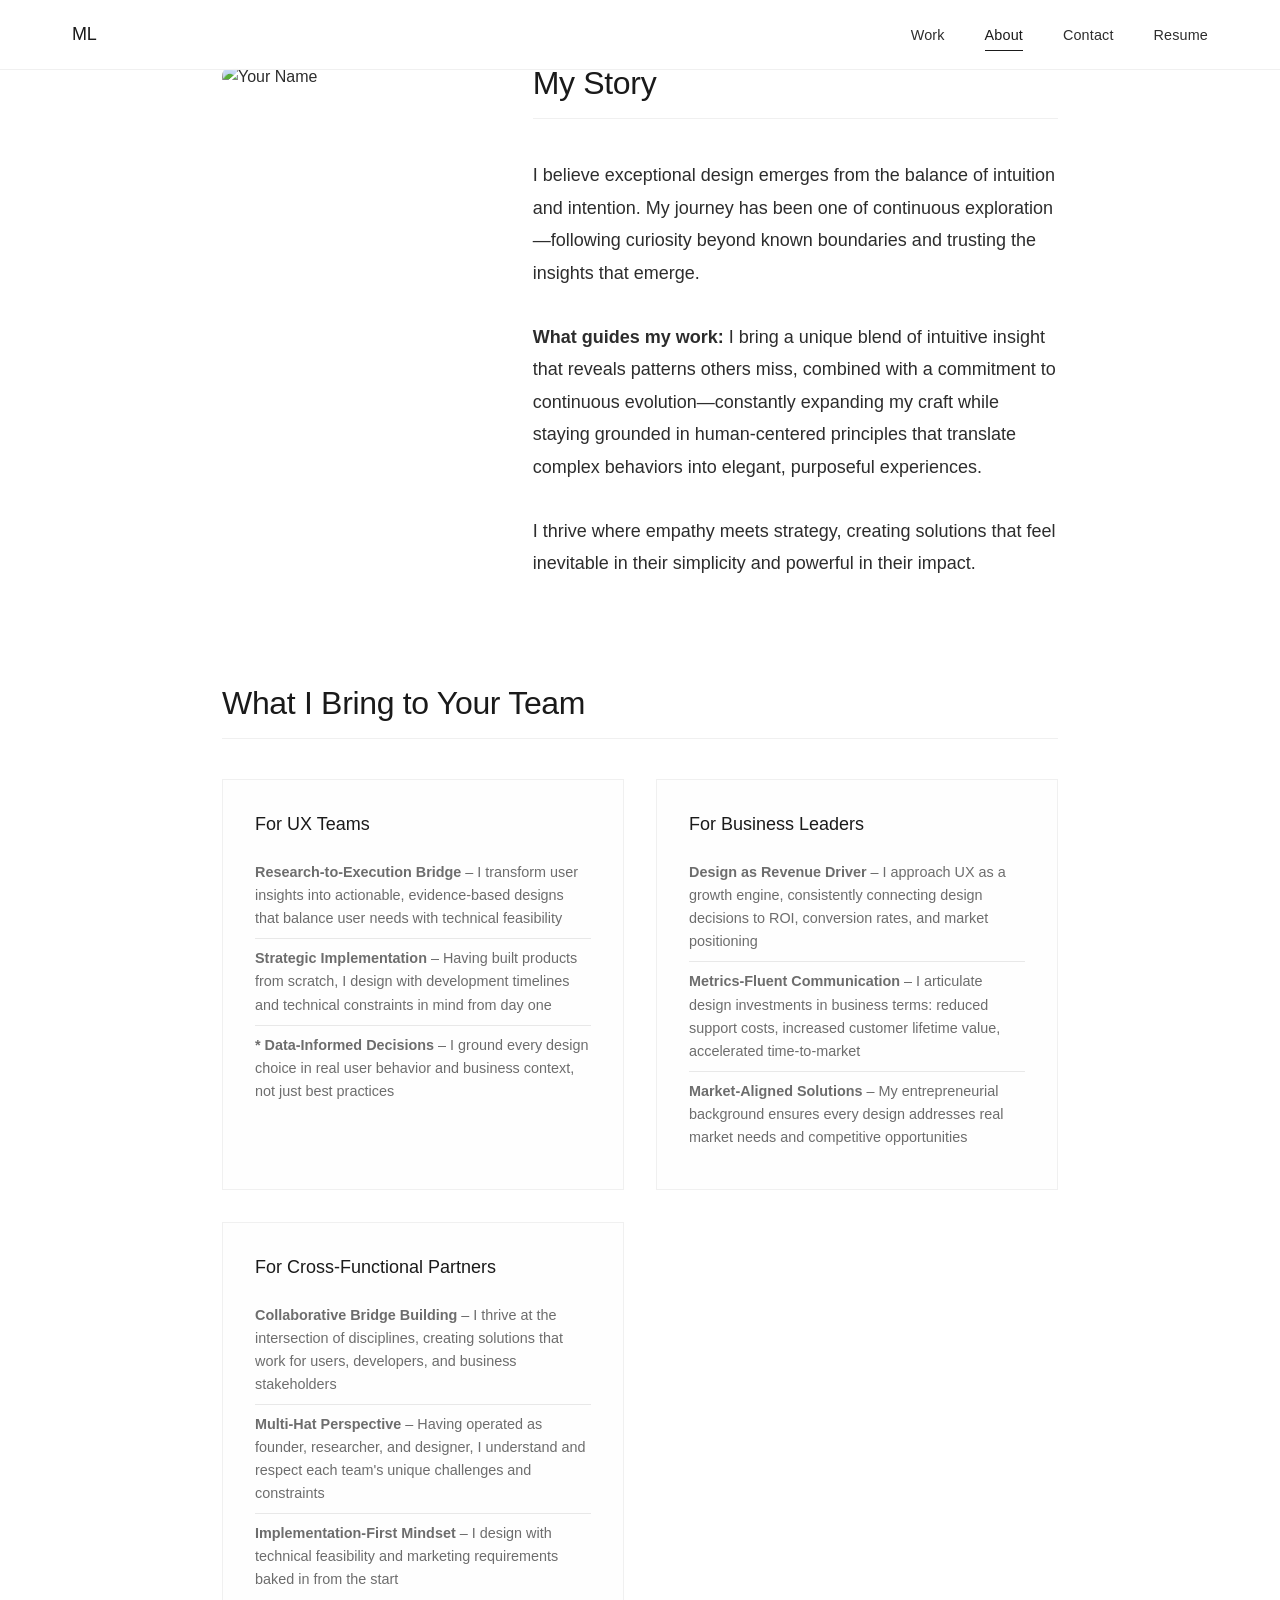
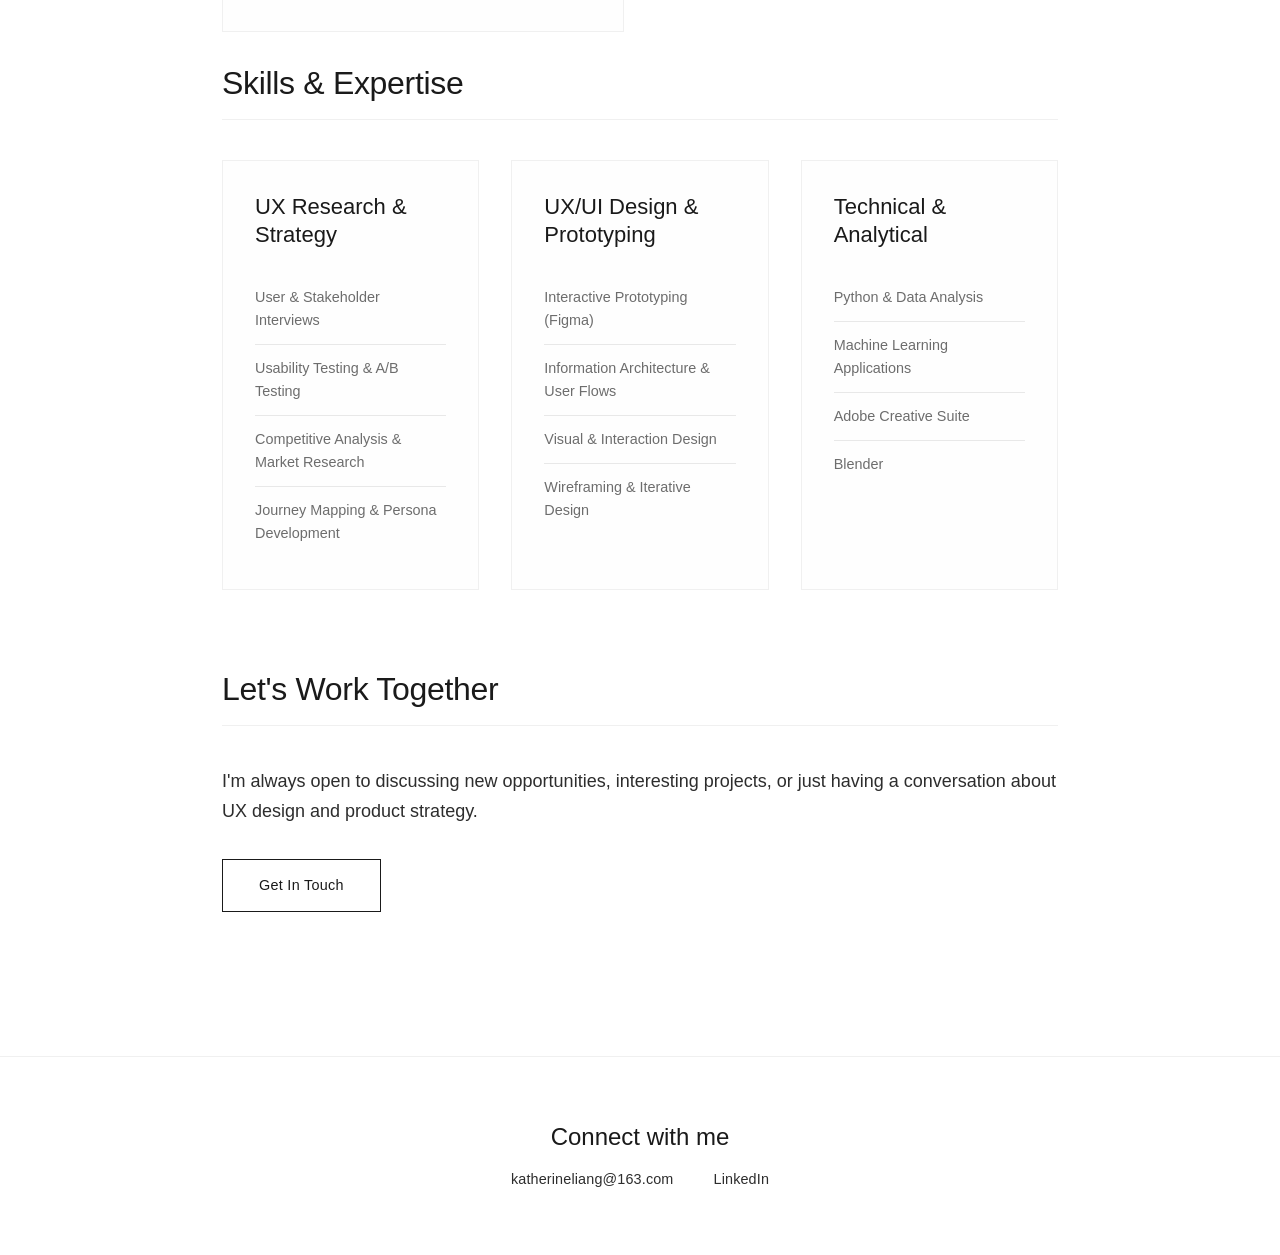
==== about.html @ 6d6bd0c9 "Update about.html" ====
<!DOCTYPE html>
<html lang="en">
<head>
    <meta charset="UTF-8">
    <meta name="viewport" content="width=device-width, initial-scale=1.0">
    <title>About Me - UX Portfolio</title>
    <link rel="stylesheet" href="styles.css">
</head>
<body>
    <nav class="navbar">
        <div class="nav-container">
            <div class="nav-logo">
                <a href="index.html">ML</a>
            </div>
            <ul class="nav-menu">
                <li><a href="work.html">Work</a></li>
                <li><a href="about.html" class="active">About</a></li>
                <li><a href="index.html#contact">Contact</a></li>
                <li><a href="assets/Mingxuan Liang UX Resume.pdf" target="_blank">Resume</a></li>
            </ul>
        </div>
    </nav>

   <!-- Replace the entire About Me section with this more personal version -->
<section class="case-study-content">
    <div class="content-section">
        <div style="display: grid; grid-template-columns: 1fr 2fr; gap: 3rem; align-items: start;">
            <div>
                <img src="assets/profile-photo.jpg" alt="Your Name" style="width: 100%; border-radius: 1rem;">
            </div>
            <div>
                <h2>My Story</h2>
                <p style="font-size: 1.125rem; line-height: 1.8; margin-bottom: 2rem;">
                    I believe exceptional design emerges from the balance of intuition and intention. My journey has been one of continuous exploration—following curiosity beyond known boundaries and trusting the insights that emerge.
                </p>
                <p style="font-size: 1.125rem; line-height: 1.8; margin-bottom: 2rem;">
                    <strong>What guides my work:</strong> I bring a unique blend of intuitive insight that reveals patterns others miss, combined with a commitment to continuous evolution—constantly expanding my craft while staying grounded in human-centered principles that translate complex behaviors into elegant, purposeful experiences.
                </p>
                <p style="font-size: 1.125rem; line-height: 1.8;">
                    I thrive where empathy meets strategy, creating solutions that feel inevitable in their simplicity and powerful in their impact.
                </p>
            </div>
        </div>
    </div>

    <!-- Add this new section to speak directly to different stakeholders -->
    <div class="content-section">
        <h2>What I Bring to Your Team</h2>
        
        <div class="persona-grid">
            <div class="persona-card">
                <h4>For UX Teams</h4>
                <ul>
                <li><strong>Research-to-Execution Bridge</strong> – I transform user insights into actionable, evidence-based designs that balance user needs with technical feasibility</li>
                <li><strong>Strategic Implementation</strong> – Having built products from scratch, I design with development timelines and technical constraints in mind from day one</li>
                <li><strong>* Data-Informed Decisions</strong> – I ground every design choice in real user behavior and business context, not just best practices</li>
            </ul>
            </div>
            
            <div class="persona-card">
                <h4>For Business Leaders</h4>
                <ul>
                <li><strong>Design as Revenue Driver</strong> – I approach UX as a growth engine, consistently connecting design decisions to ROI, conversion rates, and market positioning</li>
                <li><strong>Metrics-Fluent Communication</strong> – I articulate design investments in business terms: reduced support costs, increased customer lifetime value, accelerated time-to-market</li>
                <li><strong>Market-Aligned Solutions</strong> – My entrepreneurial background ensures every design addresses real market needs and competitive opportunities</li>
                </ul>
            </div>
            
            <div class="persona-card">
                <h4>For Cross-Functional Partners</h4>
                <ul>
                <li><strong>Collaborative Bridge Building</strong> – I thrive at the intersection of disciplines, creating solutions that work for users, developers, and business stakeholders</li>
                <li><strong>Multi-Hat Perspective</strong> – Having operated as founder, researcher, and designer, I understand and respect each team's unique challenges and constraints</li>
                <li><strong>Implementation-First Mindset</strong> – I design with technical feasibility and marketing requirements baked in from the start</li>
            </ul>
        </div>
    </div>

    <div class="content-section">
        <h2>Skills & Expertise</h2>
        <div style="display: grid; grid-template-columns: repeat(auto-fit, minmax(250px, 1fr)); gap: 2rem;">
            <div class="skill-category">
                <h3>UX Research & Strategy</h3>
                <ul>
                    <li>User & Stakeholder Interviews</li>
                    <li>Usability Testing & A/B Testing</li>
                    <li>Competitive Analysis & Market Research</li>
                    <li>Journey Mapping & Persona Development</li>
                </ul>
            </div>
            <div class="skill-category">
                <h3>UX/UI Design & Prototyping</h3>
                <ul>
                    <li>Interactive Prototyping (Figma)</li>
                    <li>Information Architecture & User Flows</li>
                    <li>Visual & Interaction Design</li>
                    <li>Wireframing & Iterative Design</li>
                </ul>
            </div>
            <div class="skill-category">
                <h3>Technical & Analytical</h3>
                <ul>
                    <li>Python & Data Analysis</li>
                    <li>Machine Learning Applications</li>
                    <li>Adobe Creative Suite</li>
                    <li>Blender</li>
                </ul>
            </div>
        </div>
    </div>

    <div class="content-section">
        <h2>Let's Work Together</h2>
        <p style="font-size: 1.125rem; margin-bottom: 2rem;">
            I'm always open to discussing new opportunities, interesting projects, or just having a conversation about UX design and product strategy.
        </p>
        <a href="mailto:katherineliang@163.com" class="cta-button">Get In Touch</a>
    </div>
</section>

    <footer class="footer">
        <div class="footer-content">
            <h3>Connect with me</h3>
            <div class="contact-links">
                <a href="mailto:katherineliang@163.com">katherineliang@163.com</a>
                <a href="https://www.linkedin.com/in/katherineliang72/" target="_blank">LinkedIn</a>
            </div>
        </div>
    </footer>

    <script src="script.js"></script>
</body>
</html>
---- styles.css ----
/* Reset and Base Styles */
* {
    margin: 0;
    padding: 0;
    box-sizing: border-box;
}

:root {
    --primary-color: #1a1a1a;
    --primary-dark: #000000;
    --text-dark: #2d2d2d;
    --text-light: #6d6d6d;
    --text-lighter: #9a9a9a;
    --background: #ffffff;
    --background-light: #fefefe;
    --border: #f0f0f0;
    --border-thin: #e8e8e8;
    --shadow: 0 1px 3px rgba(0, 0, 0, 0.02);
}

/* Clean Typography System */
body {
    font-family: 'Inter', -apple-system, BlinkMacSystemFont, 'Segoe UI', Roboto, sans-serif;
    line-height: 1.6;
    color: var(--text-dark);
    background: var(--background);
    font-weight: 400;
    font-size: 16px;
    -webkit-font-smoothing: antialiased;
    -moz-osx-font-smoothing: grayscale;
}

/* Typography Hierarchy */
h1 {
    font-size: 2.5rem;
    font-weight: 450;
    line-height: 1.1;
    letter-spacing: -0.02em;
    margin-bottom: 1.5rem;
    color: var(--primary-color);
}

h2 {
    font-size: 2rem;
    font-weight: 450;
    line-height: 1.2;
    letter-spacing: -0.01em;
    margin-bottom: 2rem;
    color: var(--primary-color);
}

h3 {
    font-size: 1.375rem;
    font-weight: 500;
    line-height: 1.3;
    margin-bottom: 1rem;
    color: var(--primary-color);
}

h4 {
    font-size: 1.125rem;
    font-weight: 500;
    line-height: 1.4;
    margin-bottom: 0.75rem;
    color: var(--primary-color);
}

p {
    font-size: 1rem;
    line-height: 1.7;
    margin-bottom: 1.5rem;
    color: var(--text-dark);
    font-weight: 400;
}

/* Minimalist Navigation */
.navbar {
    position: fixed;
    top: 0;
    width: 100%;
    background: rgba(255, 255, 255, 0.98);
    backdrop-filter: blur(10px);
    z-index: 1000;
    padding: 1.25rem 0;
    border-bottom: 0.5px solid var(--border);
}

.nav-container {
    max-width: 1200px;
    margin: 0 auto;
    padding: 0 2rem;
    display: flex;
    justify-content: space-between;
    align-items: center;
}

.nav-logo a {
    font-size: 1.125rem;
    font-weight: 500;
    color: var(--primary-color);
    text-decoration: none;
    letter-spacing: -0.01em;
}

.nav-menu {
    display: flex;
    list-style: none;
    gap: 2.5rem;
}

.nav-menu a {
    text-decoration: none;
    color: var(--text-dark);
    font-weight: 400;
    font-size: 0.9rem;
    letter-spacing: 0.01em;
    transition: color 0.2s ease;
    position: relative;
}

.nav-menu a:hover {
    color: var(--primary-color);
}

.nav-menu a.active {
    color: var(--primary-color);
}

.nav-menu a.active::after {
    content: '';
    position: absolute;
    bottom: -8px;
    left: 0;
    width: 100%;
    height: 1px;
    background: var(--primary-color);
}

/* Clean Hero Section */
.hero {
    min-height: 90vh;
    display: flex;
    align-items: center;
    max-width: 1000px;
    margin: 0 auto;
    padding: 0 2rem;
    gap: 4rem;
    margin-top: 80px;
}

.hero-content {
    flex: 1;
}

.hero-content h1 {
    font-size: 3rem;
    font-weight: 450;
    line-height: 1.05;
    letter-spacing: -0.03em;
    margin-bottom: 1.5rem;
}

.hero-content p {
    font-size: 1.125rem;
    color: var(--text-light);
    margin-bottom: 2.5rem;
    line-height: 1.6;
    font-weight: 400;
}

.cta-button {
    display: inline-block;
    background: transparent;
    color: var(--primary-color);
    padding: 0.875rem 2.25rem;
    border: 1px solid var(--primary-color);
    text-decoration: none;
    font-weight: 400;
    font-size: 0.9rem;
    letter-spacing: 0.02em;
    transition: all 0.3s ease;
    position: relative;
}

.cta-button:hover {
    background: var(--primary-color);
    color: white;
}

.hero-visual {
    flex: 1;
    display: flex;
    justify-content: center;
    align-items: center;
}

.device-mockup {
    width: 100%;
    max-width: 380px;
    background: var(--background-light);
    padding: 2rem;
    border: 0.5px solid var(--border);
}

/* Minimalist Featured Projects */
.featured-projects {
    max-width: 1200px;
    margin: 8rem auto;
    padding: 0 2rem;
}

.featured-projects h2 {
    text-align: left;
    margin-bottom: 3rem;
    font-weight: 450;
}

.projects-grid {
    display: grid;
    grid-template-columns: repeat(auto-fit, minmax(360px, 1fr));
    gap: 2rem;
}

.project-card {
    background: var(--background);
    border: 0.5px solid var(--border);
    overflow: hidden;
    transition: all 0.3s ease;
    cursor: pointer;
    position: relative;
}

.project-card:hover {
    border-color: var(--primary-color);
    transform: translateY(-2px);
}

/* KEEP THIS - For horizontal banner images */
.project-image img {
    width: 100%;
    height: 100%;
    object-fit: contain; /* Changed from 'cover' to 'contain' */
    object-position: center;
    box-shadow: 0 8px 24px rgba(0, 0, 0, 0.12), 
                0 2px 6px rgba(0, 0, 0, 0.08);
    transition: transform 0.3s ease, box-shadow 0.3s ease;
}

.project-image img:hover {
    transform: translateY(-2px);
    box-shadow: 0 12px 32px rgba(0, 0, 0, 0.15), 
                0 4px 8px rgba(0, 0, 0, 0.1);
}

/* Make project container wider than text content */
.project-container {
    max-width: 1400px; /* Instead of typical 1200px */
    margin: 0 auto;
    padding: 0 2rem;
}

/* FIXED: Improved project images row (icon + accessibility) */
.project-images-row {
    display: grid;
    grid-template-columns: auto 1fr;
    gap: 3rem;
    margin: 3rem 0;
    align-items: start;
    width: 100%;
}

/* Vertical icon container */
.project-images-row .project-image-vertical {
    max-width: 250px; /* Slightly larger for better balance */
    margin: 0;
    text-align: center;
    flex-shrink: 0; /* Prevent shrinking */
}

.project-images-row .project-image-vertical img {
    width: 100%;
    height: auto;
    max-height: 350px;
    object-fit: contain;
    border-radius: 16px;
    box-shadow: 0 12px 36px rgba(0, 0, 0, 0.15);
}

/* Horizontal accessibility image container */
.project-images-row .project-image {
    height: 350px; /* Match the icon height */
    margin: 0;
    display: flex;
    align-items: center;
    justify-content: center;
    background: var(--background-light);
    border-radius: 16px;
    border: 1px solid var(--border);
}

.project-images-row .project-image img {
    width: auto;
    height: 90%; /* Slightly smaller to account for padding */
    max-width: 90%;
    object-fit: contain;
    border-radius: 12px;
    box-shadow: 0 8px 24px rgba(0, 0, 0, 0.12);
}

/* Clean horizontal images without containers */
.project-images-horizontal {
    display: grid;
    grid-template-columns: 1fr 1fr;
    gap: 2rem;
    margin: 3rem 0;
    align-items: start;
}

.project-images-horizontal img {
    width: 100%;
    height: auto;
    border-radius: 8px;
    transition: transform 0.3s ease;
}

.project-images-horizontal img:hover {
    transform: translateY(-2px);
}

/* Single horizontal image */
.project-image-single {
    margin: 3rem 0;
}

.project-image-single img {
    width: 100%;
    height: auto;
    border-radius: 8px;
}

.project-images-two-horizontal .project-image img {
    width: 100%;
    height: 100%;
    object-fit: contain; /* Show full image without cropping */
    border-radius: 12px;
    box-shadow: 0 8px 24px rgba(0, 0, 0, 0.12);
    transition: all 0.3s ease;
}

/* Optional: Add captions below each image */
.project-images-two-horizontal .image-with-caption {
    display: flex;
    flex-direction: column;
    gap: 1rem;
}

.project-images-two-horizontal .image-caption {
    text-align: center;
    font-size: 0.9rem;
    color: var(--text-light);
    font-style: italic;
    margin: 0;
    padding: 0 1rem;
}

/* Hover effects for two-image layout */
.project-images-two-horizontal .project-image img:hover {
    transform: translateY(-4px) scale(1.02);
    box-shadow: 0 16px 40px rgba(0, 0, 0, 0.18),
                0 6px 16px rgba(0, 0, 0, 0.12);
}

/* Optional: Alternative layout with different proportions */
.project-images-two-horizontal--unequal {
    grid-template-columns: 1fr 1.5fr; /* Second image is 1.5x wider */
}

.project-images-two-horizontal--unequal-reverse {
    grid-template-columns: 1.5fr 1fr; /* First image is 1.5x wider */
}

/* Base vertical mockup styles */
.project-image-vertical {
    max-width: 400px;
    margin: 2rem auto;
    text-align: center;
}

/* Vertical mockup images */
.project-image-vertical img {
    width: 50%;
    height: auto;
    object-fit: contain;
    border-radius: 24px;
    box-shadow: 0 20px 60px rgba(0, 0, 0, 0.2),
                0 8px 24px rgba(0, 0, 0, 0.15);
    border: 1px solid var(--border);
    transition: all 0.4s cubic-bezier(0.25, 0.46, 0.45, 0.94);
}

/* FIXED: Proper 3-column grid for vertical mockups */
.vertical-mockups-grid {
    display: grid;
    grid-template-columns: repeat(3, 1fr);
    gap: 2rem;
    margin: 3rem 0;
    width: 100%;
    align-items: start; /* Align items at the top */
}

.vertical-mockups-grid .project-image-vertical {
    margin: 0;
    width: 100%;
    height: auto; /* Change from fixed height to auto */
    display: flex;
    flex-direction: column;
    align-items: center;
    justify-content: flex-start;
    padding: 1rem;
}

.vertical-mockups-grid .project-image-vertical img {
    width: 100%; /* Change from 50% to 100% for grid layout */
    height: auto;
    max-width: 100%;
    object-fit: contain;
    border-radius: 16px; /* Slightly smaller radius for grid */
    box-shadow: 0 12px 36px rgba(0, 0, 0, 0.15),
                0 4px 12px rgba(0, 0, 0, 0.1);
    border: 1px solid var(--border);
}

/* Different height classes for various mockup lengths */
.project-image-vertical--standard img {
    max-height: 500px; /* Reduced for grid layout */
}

.project-image-vertical--long img {
    max-height: 650px; /* Reduced for grid layout */
}

.project-image-vertical--xlong img {
    max-height: 800px; /* Reduced for grid layout */
}

/* Hover effects with scale to emphasize detail */
.project-image-vertical img:hover,
.project-images-row .project-image-vertical img:hover,
.project-images-row .project-image img:hover {
    transform: translateY(-4px) scale(1.02);
    box-shadow: 0 20px 50px rgba(0, 0, 0, 0.25),
                0 8px 20px rgba(0, 0, 0, 0.15);
}

/* Container for scrollable long mockups with fade effect */
.project-image-scrollable {
    max-width: 400px;
    margin: 2rem auto;
    border-radius: 24px;
    position: relative;
    overflow: hidden;
    box-shadow: 0 20px 60px rgba(0, 0, 0, 0.2);
}

.project-image-scrollable::after {
    content: '';
    position: absolute;
    bottom: 0;
    left: 0;
    right: 0;
    height: 60px;
    background: linear-gradient(transparent, rgba(255,255,255,0.9));
    pointer-events: none;
}

.project-image-scrollable img {
    width: 100%;
    height: auto;
    display: block;
    border-radius: 24px;
}

/* FIXED: Improved responsive behavior */
@media (max-width: 1024px) {
    .vertical-mockups-grid {
        grid-template-columns: repeat(2, 1fr); /* 2 columns on tablet */
        gap: 1.5rem;
    }
}

@media (max-width: 968px) {
    .project-images-row {
        grid-template-columns: 1fr;
        gap: 2rem;
        text-align: center;
    }
    
    .project-images-row .project-image-vertical {
        max-width: 200px;
        margin: 0 auto;
    }
    
    .project-images-row .project-image {
        height: 300px;
        order: -1; /* Put the main image first on mobile */
    }
    
    .project-images-two-horizontal {
        grid-template-columns: 1fr; /* Stack on tablet/mobile */
        gap: 1.5rem;
    }
    
    .project-images-two-horizontal .project-image {
        height: 350px; /* Slightly smaller on tablet */
    }
}

@media (max-width: 768px) {
    .vertical-mockups-grid {
        grid-template-columns: 1fr; /* 1 column on mobile */
        gap: 1rem;
    }
    
    .vertical-mockups-grid .project-image-vertical {
        padding: 0.5rem;
    }
    
    .project-image-vertical {
        max-width: 280px;
    }
    
    .project-image-vertical--standard img {
        max-height: 1000px;
    }
    
    .project-image-vertical--long img {
        max-height: 1400px;
    }
}

@media (max-width: 480px) {
    .project-images-row {
        gap: 1.5rem;
    }
    
    .project-images-row .project-image-vertical {
        max-width: 150px;
    }
    
    .project-images-row .project-image {
        height: 250px;
    }
    
    .project-images-two-horizontal .project-image {
        height: 300px; /* Smaller on mobile */
    }
    
    .project-images-two-horizontal {
        gap: 1rem;
    }
}

/* Keep your existing project-info */
.project-info {
    padding: 2rem;
}

/* Optional: For high-DPI displays (can apply to both) */
@media (-webkit-min-device-pixel-ratio: 2), (min-resolution: 192dpi) {
    .project-image img,
    .project-image-vertical img,
    .vertical-mockups-grid .project-image-vertical img {
        image-rendering: -webkit-optimize-contrast;
        image-rendering: crisp-edges;
    }
}

.project-info {
    padding: 2rem;
}

.project-info h3 {
    font-size: 1.25rem;
    margin-bottom: 0.75rem;
    font-weight: 500;
}

.project-info p {
    color: var(--text-light);
    margin-bottom: 1.5rem;
    font-size: 0.95rem;
    line-height: 1.6;
}

.project-tag {
    display: inline-block;
    background: transparent;
    color: var(--text-lighter);
    padding: 0.375rem 0.75rem;
    border: 0.5px solid var(--border-thin);
    font-size: 0.8rem;
    margin-right: 0.5rem;
    margin-bottom: 0.5rem;
    font-weight: 400;
    letter-spacing: 0.02em;
}

/* Clean Intro Section */
.quick-intro {
    background: var(--background-light);
    padding: 6rem 2rem;
    border-top: 0.5px solid var(--border);
    border-bottom: 0.5px solid var(--border);
}

.intro-content {
    max-width: 800px;
    margin: 0 auto;
    text-align: center;
}

.intro-content h2 {
    font-size: 2.25rem;
    margin-bottom: 2rem;
    font-weight: 450;
}

.intro-content p {
    font-size: 1.125rem;
    color: var(--text-light);
    margin-bottom: 2.5rem;
    line-height: 1.7;
}

.secondary-button {
    display: inline-block;
    background: transparent;
    color: var(--primary-color);
    padding: 0.875rem 2.25rem;
    border: 1px solid var(--primary-color);
    text-decoration: none;
    font-weight: 400;
    font-size: 0.9rem;
    letter-spacing: 0.02em;
    transition: all 0.3s ease;
}

.secondary-button:hover {
    background: var(--primary-color);
    color: white;
}

/* Minimalist Footer */
.footer {
    background: var(--background);
    padding: 4rem 2rem;
    text-align: center;
    border-top: 0.5px solid var(--border);
}

.footer-content h3 {
    font-size: 1.5rem;
    font-weight: 450;
    margin-bottom: 1rem;
    color: var(--primary-color);
}

.footer-content p {
    color: var(--text-light);
    margin-bottom: 2rem;
    font-size: 1rem;
}

.contact-links {
    display: flex;
    justify-content: center;
    gap: 2.5rem;
    flex-wrap: wrap;
}

.contact-links a {
    color: var(--text-dark);
    text-decoration: none;
    font-size: 0.9rem;
    font-weight: 400;
    letter-spacing: 0.01em;
    transition: color 0.2s ease;
    position: relative;
}

.contact-links a:hover {
    color: var(--primary-color);
}

.contact-links a::after {
    content: '';
    position: absolute;
    bottom: -2px;
    left: 0;
    width: 0;
    height: 0.5px;
    background: var(--primary-color);
    transition: width 0.3s ease;
}

.contact-links a:hover::after {
    width: 100%;
}

/* Case Study Pages */
.case-study-hero {
    background: var(--background);
    padding: 8rem 2rem 4rem;
    text-align: center;
    border-bottom: 0.5px solid var(--border);
}

.case-study-hero h1 {
    font-size: 2.75rem;
    font-weight: 450;
    margin-bottom: 1rem;
    color: var(--primary-color);
}

.case-study-hero p {
    font-size: 1.25rem;
    color: var(--text-light);
    max-width: 600px;
    margin: 0 auto;
}

.case-study-content {
    max-width: 900px;
    margin: 0 auto;
    padding: 4rem 2rem;
}

.content-section {
    margin-bottom: 5rem;
}

.content-section h2 {
    font-size: 2rem;
    font-weight: 450;
    margin-bottom: 2.5rem;
    padding-bottom: 1rem;
    border-bottom: 0.5px solid var(--border);
}

.content-section h3 {
    font-size: 1.375rem;
    font-weight: 500;
    margin-bottom: 1.5rem;
    margin-top: 2.5rem;
}

/* Persona Grid */
.persona-grid {
    display: grid;
    grid-template-columns: repeat(auto-fit, minmax(280px, 1fr));
    gap: 2rem;
    margin: 2rem 0;
}

.persona-card {
    background: var(--background-light);
    padding: 2rem;
    border: 0.5px solid var(--border);
    transition: border-color 0.3s ease;
}

.persona-card:hover {
    border-color: var(--primary-color);
}

.persona-card h4 {
    font-size: 1.125rem;
    font-weight: 500;
    margin-bottom: 1rem;
    color: var(--primary-color);
}

.persona-card em {
    display: block;
    font-style: italic;
    color: var(--text-light);
    margin-bottom: 1.5rem;
    font-size: 0.95rem;
    line-height: 1.5;
}

.persona-card ul {
    list-style: none;
}

.persona-card li {
    padding: 0.5rem 0;
    border-bottom: 0.5px solid var(--border-thin);
    font-size: 0.9rem;
    color: var(--text-light);
}

.persona-card li:last-child {
    border-bottom: none;
}

/* Process Timeline */
.process-timeline {
    display: flex;
    flex-direction: column;
    gap: 3rem;
    margin: 2rem 0;
}

.process-step {
    display: flex;
    gap: 1.5rem;
    align-items: flex-start;
}

.step-number {
    background: var(--primary-color);
    color: white;
    width: 2rem;
    height: 2rem;
    display: flex;
    align-items: center;
    justify-content: center;
    font-weight: 500;
    font-size: 0.9rem;
    flex-shrink: 0;
}

.step-content h3 {
    margin-top: 0;
    margin-bottom: 1rem;
}

.step-content p {
    color: var(--text-light);
    font-size: 0.95rem;
    line-height: 1.6;
}

/* Image Gallery */
.image-gallery {
    display: grid;
    grid-template-columns: repeat(auto-fit, minmax(300px, 1fr));
    gap: 1.5rem;
    margin: 2rem 0;
}

.gallery-item {
    background: var(--background-light);
    padding: 1.5rem;
    border: 0.5px solid var(--border);
    text-align: center;
    transition: border-color 0.3s ease;
}

.gallery-item:hover {
    border-color: var(--primary-color);
}

.gallery-item p {
    margin-top: 1rem;
    font-size: 0.9rem;
    color: var(--text-lighter);
    margin-bottom: 0;
}

/* Prototype Container */
.prototype-container {
    background: var(--background-light);
    padding: 3rem 2rem;
    border: 0.5px solid var(--border);
    text-align: center;
    margin: 2rem 0;
}

.prototype-container h3 {
    margin-top: 0;
}

.prototype-container p {
    color: var(--text-light);
    margin-bottom: 2rem;
}

/* Metric Cards */
.metric-card {
    background: var(--background);
    padding: 2.5rem;
    border: 0.5px solid var(--border);
    text-align: center;
    transition: border-color 0.3s ease;
}

.metric-card:hover {
    border-color: var(--primary-color);
}

.metric-number {
    font-size: 2.5rem;
    font-weight: 450;
    color: var(--primary-color);
    display: block;
    line-height: 1;
    margin-bottom: 0.5rem;
}

.metric-card p {
    color: var(--text-light);
    font-size: 0.95rem;
    margin-bottom: 0;
}

/* Project Meta Grid */
.project-meta-grid {
    display: grid;
    grid-template-columns: repeat(auto-fit, minmax(200px, 1fr));
    gap: 1.5rem;
    margin: 2rem 0;
    padding: 1.5rem 0;
    border-top: 0.5px solid var(--border);
    border-bottom: 0.5px solid var(--border);
}

.project-meta-grid div {
    text-align: center;
}

.project-meta-grid strong {
    display: block;
    font-weight: 500;
    color: var(--primary-color);
    margin-bottom: 0.5rem;
    font-size: 0.9rem;
    letter-spacing: 0.02em;
}

.project-meta-grid p {
    color: var(--text-light);
    font-size: 0.9rem;
    margin-bottom: 0;
}

/* Skill Categories */
.skill-category {
    background: var(--background-light);
    padding: 2rem;
    border: 0.5px solid var(--border);
    transition: border-color 0.3s ease;
}

.skill-category:hover {
    border-color: var(--primary-color);
}

.skill-category h3 {
    margin-top: 0;
    margin-bottom: 1.5rem;
    color: var(--primary-color);
    font-weight: 500;
}

.skill-category ul {
    list-style: none;
}

.skill-category li {
    padding: 0.75rem 0;
    border-bottom: 0.5px solid var(--border-thin);
    font-size: 0.9rem;
    color: var(--text-light);
    transition: color 0.3s ease;
}

.skill-category li:hover {
    color: var(--primary-color);
}

.skill-category li:last-child {
    border-bottom: none;
}

/* Responsive Design */
@media (max-width: 768px) {
    .hero {
        flex-direction: column;
        text-align: center;
        gap: 3rem;
        min-height: 80vh;
    }
    
    .hero-content h1 {
        font-size: 2.25rem;
    }
    
    .nav-menu {
        gap: 1.5rem;
    }
    
    .projects-grid {
        grid-template-columns: 1fr;
    }
    
    .featured-projects h2 {
        text-align: center;
    }
    
    h1 {
        font-size: 2rem;
    }
    
    h2 {
        font-size: 1.75rem;
    }
    
    .case-study-hero h1 {
        font-size: 2.25rem;
    }
    
    .process-step {
        flex-direction: column;
        gap: 1rem;
    }
    
    .contact-links {
        gap: 1.5rem;
    }
}

@media (max-width: 480px) {
    .nav-container {
        padding: 0 1.5rem;
    }
    
    .hero, .case-study-content, .featured-projects {
        padding: 0 1.5rem;
    }
    
    .hero-content h1 {
        font-size: 2rem;
    }
    
    .project-info, .persona-card, .skill-category {
        padding: 1.5rem;
    }
}

/* Utility Classes */
.text-center { text-align: center; }
.text-left { text-align: left; }
.text-right { text-align: right; }
.mb-0 { margin-bottom: 0; }
.mt-0 { margin-top: 0; }
.opacity-75 { opacity: 0.75; }
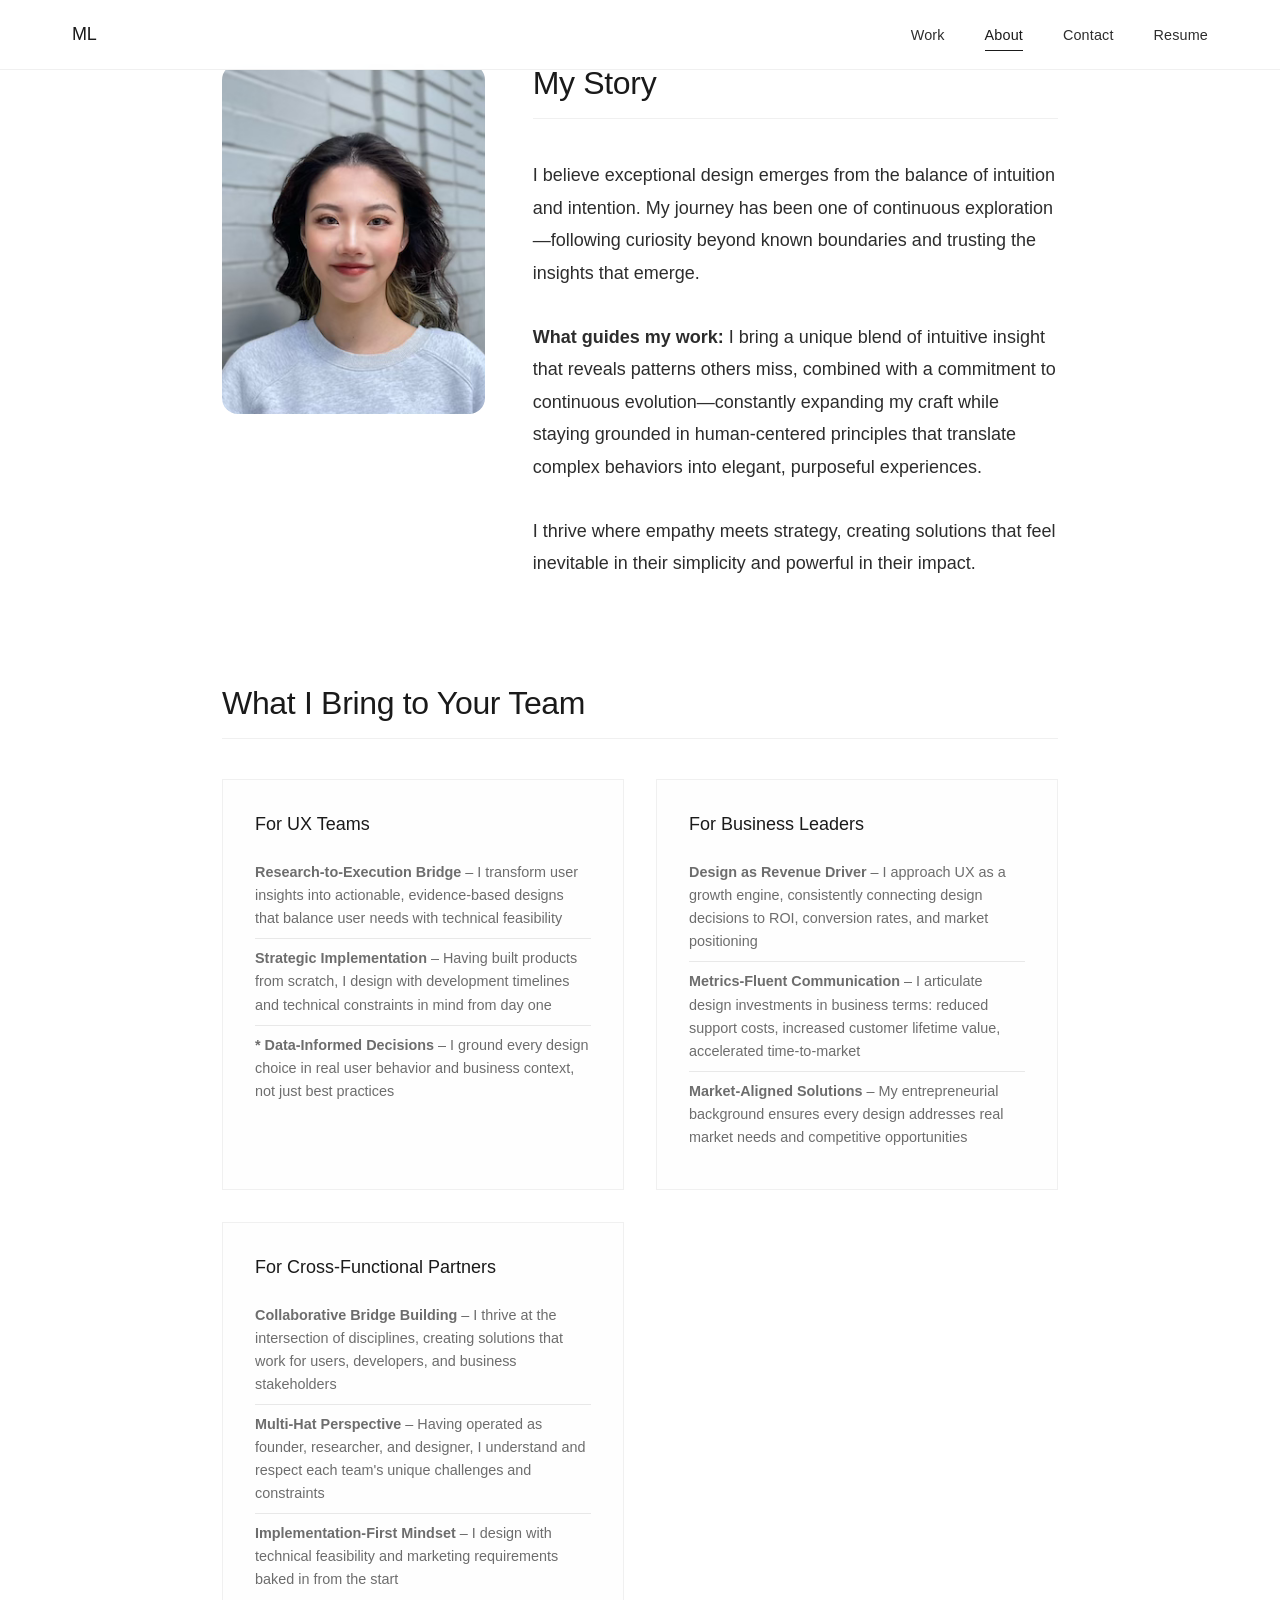
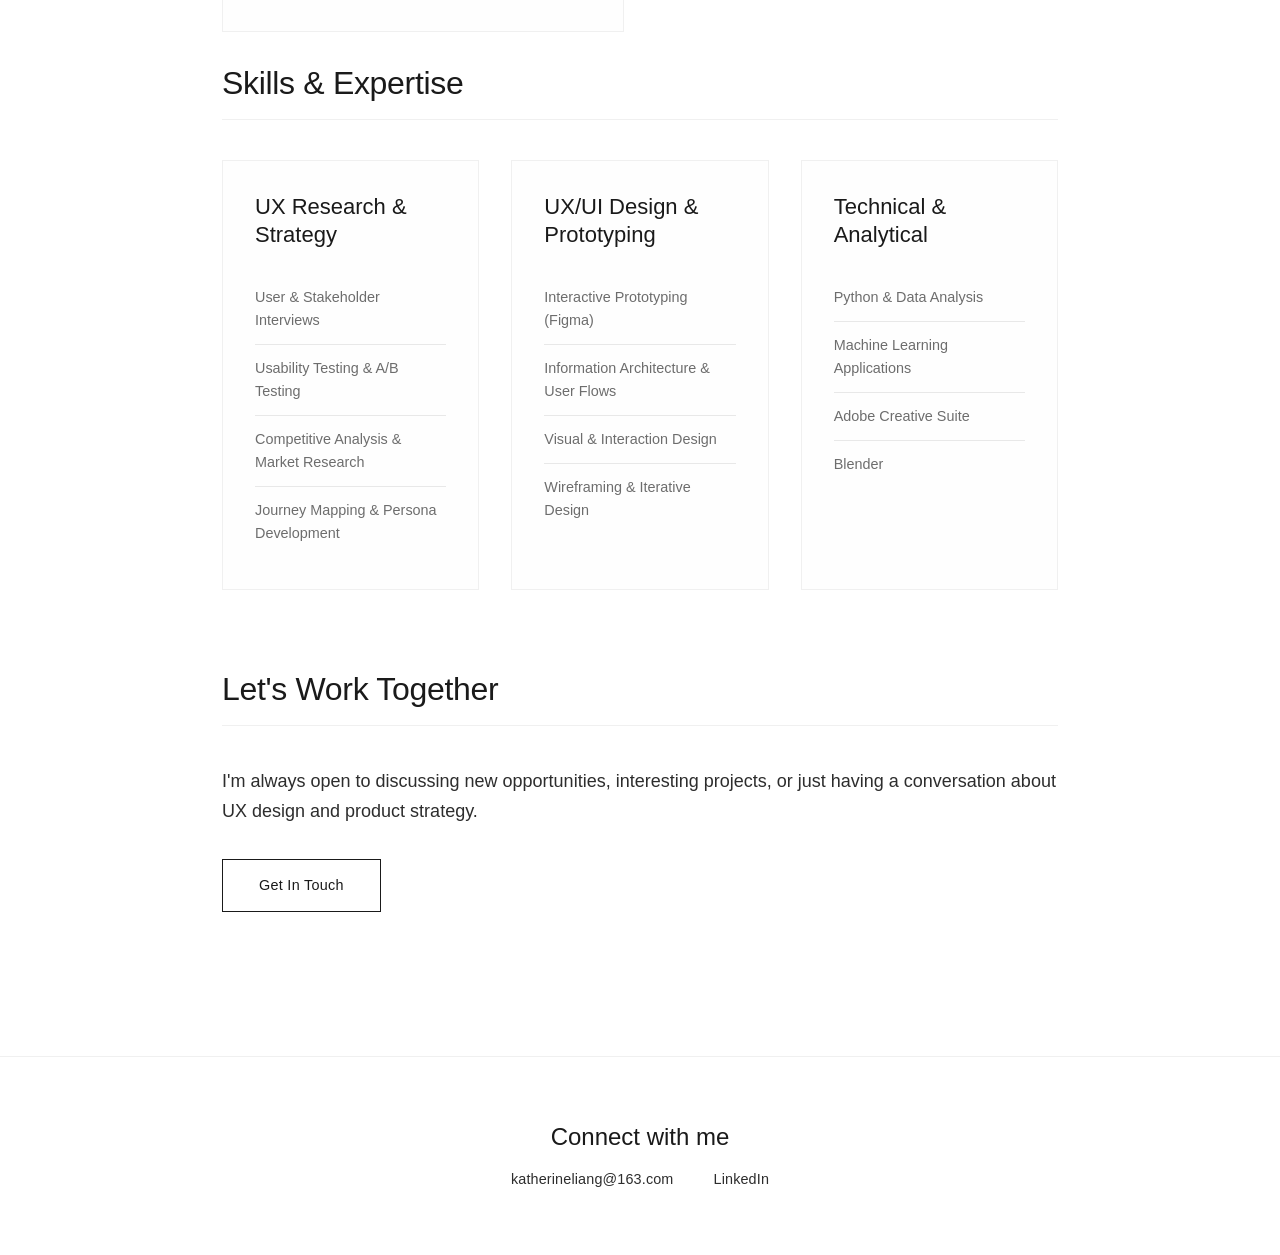
==== commit cb2fdf10: "Update about.html" ====
--- a/about.html
+++ b/about.html
@@ -26,7 +26,7 @@
     <div class="content-section">
         <div style="display: grid; grid-template-columns: 1fr 2fr; gap: 3rem; align-items: start;">
             <div>
-                <img src="assets/profile-photo.jpg" alt="Your Name" style="width: 100%; border-radius: 1rem;">
+                <img src="assets/portrait.png" alt="Mingxuan Liang" style="width: 100%; border-radius: 1rem;">
             </div>
             <div>
                 <h2>My Story</h2>
